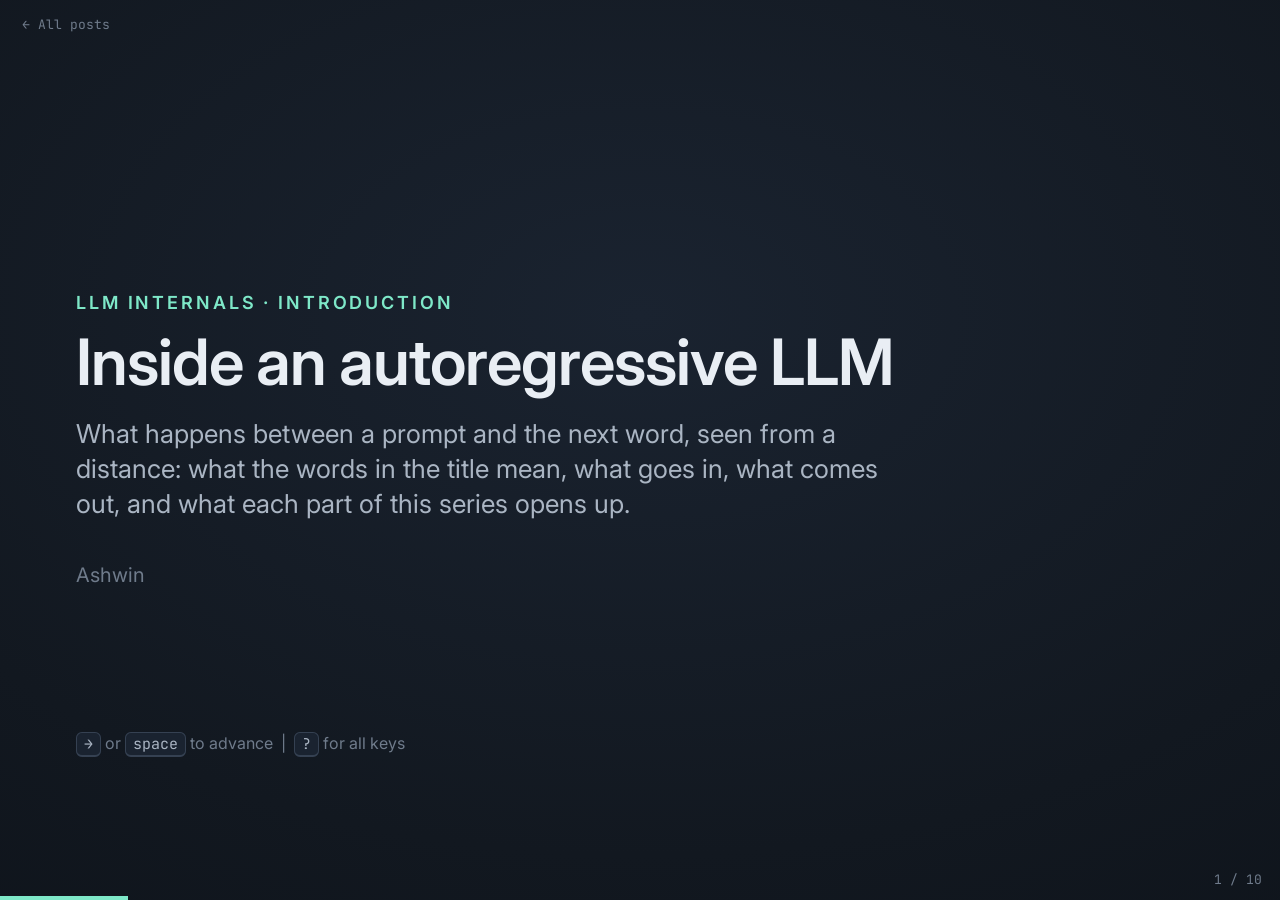
==== posts/llm-internals-intro/index.html @ c97494b8 "Split into introduction and parts" ====
<!DOCTYPE html>
<html lang="en">
<head>
<meta charset="utf-8">
<meta name="viewport" content="width=device-width, initial-scale=1">
<title>Inside an Autoregressive LLM, Introduction</title>
<meta name="description" content="What a large autoregressive language model is, how it writes one token at a time, what goes in and what comes out, and what the parts of this series open up.">
<link rel="preconnect" href="https://fonts.googleapis.com">
<link rel="preconnect" href="https://fonts.gstatic.com" crossorigin>
<link href="https://fonts.googleapis.com/css2?family=Inter:wght@400;500;600;700&family=JetBrains+Mono:wght@400;500&display=swap" rel="stylesheet">
<style>
:root{
  --bg:#121820; --bg2:#1a2330; --bg3:#222d3b;
  --ink:#e9eef4; --ink2:#aab5c3; --ink3:#6f7b8b;
  --grid:#2a3442; --grid2:#354152;
  --q:#7ee8c8; --k:#7cc4ff; --v:#f6d56a; --o:#c4b5fd; --bad:#ff8a7a;
  --h1:#f7a1cf; --h2:#ffb86c; --h3:#b5e07a;
  --sans:Inter,system-ui,-apple-system,"Segoe UI",Roboto,Helvetica,Arial,sans-serif;
  --serif:"Iowan Old Style","Palatino Linotype",Palatino,"Book Antiqua",Georgia,serif;
  --mono:"JetBrains Mono",ui-monospace,SFMono-Regular,Menlo,Consolas,monospace;
}
*{box-sizing:border-box}
html,body{margin:0;height:100%;overflow:hidden;background:var(--bg);color:var(--ink);font-family:var(--sans);-webkit-font-smoothing:antialiased}
body{background:radial-gradient(1400px 900px at 50% 35%,#1a2330 0%,#121820 60%,#0d1219 100%)}
#deck{position:absolute;left:50%;top:50%;width:1280px;height:720px;transform-origin:center center}
#deck>section{position:absolute;inset:0;padding:54px 76px 60px;opacity:0;pointer-events:none;transform:translateY(14px);transition:opacity .38s ease,transform .38s ease}
#deck>section.active{opacity:1;pointer-events:auto;transform:none}

/* ---------- typography ---------- */
.kicker{font-size:15px;font-weight:600;letter-spacing:.16em;text-transform:uppercase;color:var(--q);margin:0 0 10px}
h1{font-size:42px;font-weight:600;letter-spacing:-.015em;line-height:1.12;margin:0 0 22px;color:var(--ink)}
h1 .dim{color:var(--ink3);font-weight:500}
h2{font-size:26px;font-weight:600;margin:0 0 10px}
p,li{font-size:23px;line-height:1.45;color:var(--ink2);margin:0 0 14px}
p.big{font-size:28px;color:var(--ink)}
strong,b{color:var(--ink);font-weight:600}
em{color:var(--ink);font-style:italic}
ul{padding-left:26px;margin:0}
li{margin-bottom:10px}
.small{font-size:18px;color:var(--ink3)}
.muted{color:var(--ink3)}
.sub{font-size:20px;color:var(--ink3);margin:-10px 0 20px}
a{color:var(--k)}
.c-q{color:var(--q)} .c-k{color:var(--k)} .c-v{color:var(--v)} .c-o{color:var(--o)} .c-bad{color:var(--bad)}
.c-h1{color:var(--h1)} .c-h2{color:var(--h2)} .c-h3{color:var(--h3)}

/* math */
.m{font-family:var(--serif);font-style:italic;font-size:1.06em}
.m .r{font-style:normal}
sub,sup{font-size:.62em;line-height:0;font-style:normal;font-family:var(--sans)}
sub{vertical-align:-.28em} sup{vertical-align:.5em}
.eq{font-family:var(--serif);font-size:36px;text-align:center;color:var(--ink);margin:14px 0 22px;letter-spacing:.01em}
.eq i{font-style:italic}
.eq .op{color:var(--ink3);padding:0 .25em;font-style:normal}
.eq .frac{display:inline-flex;flex-direction:column;vertical-align:middle;text-align:center;margin:0 .2em}
.eq .frac>span{padding:0 .3em}
.eq .frac>span:first-child{border-bottom:2px solid var(--ink2)}
.eq .r{font-style:normal}
.mono{font-family:var(--mono);font-size:.92em;color:var(--ink)}
.shape{font-family:var(--mono);font-size:19px;color:var(--ink3);white-space:nowrap}
.kbd{font-family:var(--mono);font-size:15px;border:1px solid var(--grid2);border-bottom-width:2px;border-radius:6px;padding:1px 7px;color:var(--ink2);background:var(--bg2)}

/* ---------- layout helpers ---------- */
.cols{display:flex;gap:40px;align-items:flex-start}
.cols.center{align-items:center}
.col{flex:1;min-width:0}
.col.narrow{flex:.8}
.col.wide{flex:1.35}
.stack{display:flex;flex-direction:column;gap:14px}
.card{background:var(--bg2);border:1px solid var(--grid);border-radius:14px;padding:18px 22px}
.card h2{font-size:22px;margin-bottom:6px}
.card p{font-size:20px;margin:0}
.card.qkv{min-height:118px}
.callout{border-left:4px solid var(--q);padding:10px 18px;background:rgba(126,232,200,.06);border-radius:0 12px 12px 0;margin:14px 0}
.callout p{margin:0;font-size:21px}
.callout.warn{border-color:var(--bad);background:rgba(255,138,122,.07)}
.callout.k{border-color:var(--k);background:rgba(124,196,255,.06)}
.callout.v{border-color:var(--v);background:rgba(246,213,106,.06)}
.callout.o{border-color:var(--o);background:rgba(196,181,253,.06)}
.note{position:absolute;left:76px;right:76px;bottom:26px;font-size:16px;color:var(--ink3);margin:0}
.dg{display:block;margin:6px auto}
.dg svg{display:block;margin:0 auto;overflow:visible}
svg text{font-family:var(--sans)}
svg .mono{font-family:var(--mono)}
.center-x{text-align:center}

/* token chips */
.sent{display:flex;flex-wrap:wrap;gap:8px;margin:10px 0 26px}
.tok{font-size:24px;padding:6px 14px;border:1px solid var(--grid2);border-radius:10px;background:var(--bg2);color:var(--ink);font-weight:500}
.tok.hero{border-color:var(--q);color:var(--q);box-shadow:0 0 0 1px rgba(126,232,200,.3)}
.tok.cand{border-color:var(--ink2);color:var(--ink);font-weight:600}
.tok.dim{color:var(--ink3)}

/* fragments */
.frag{opacity:0;transform:translateY(8px);transition:opacity .4s ease,transform .4s ease}
.frag.on{opacity:1;transform:none}
svg .frag{transform:none;transition:opacity .4s ease}
.hl{opacity:0;transition:opacity .4s ease}
.hl.on{opacity:1}
.fade{transition:opacity .4s ease}
.fade.on{opacity:0}
.frag.swap{position:absolute;inset:0}
.h-swap{position:relative}
.h-swap h1{transition:opacity .4s ease}
.h-swap h1.b{position:absolute;left:0;top:0;opacity:0;color:var(--q)}
.h-swap.on h1.a{opacity:0}
.h-swap.on h1.b{opacity:1}
.pipe .g{opacity:0;transition:opacity .4s ease}
.pipe .g.on{opacity:1}

/* title & dividers */
section.title{display:flex;flex-direction:column;justify-content:center;padding-left:110px}
section.title .kicker{font-size:18px}
section.title h1{font-size:64px;max-width:900px;margin-bottom:18px}
section.title .sub{font-size:26px;color:var(--ink2);max-width:820px;margin:0 0 40px;line-height:1.35}
section.title .by{font-size:20px;color:var(--ink3)}
section.title .hint{position:absolute;bottom:40px;left:76px;font-size:16px;color:var(--ink3)}
section.divider{display:flex;flex-direction:column;justify-content:center;align-items:flex-start;padding-left:110px}
section.divider .num{font-family:var(--serif);font-style:italic;font-size:120px;color:var(--q);line-height:1;opacity:.9;margin-bottom:10px}
section.divider h1{font-size:54px;margin-bottom:10px}
section.divider p{font-size:26px;color:var(--ink3)}
.locator{position:absolute;left:76px;bottom:30px}
.locator svg{display:block}
.ref{font-variant-numeric:tabular-nums}

/* stepper (route slide) */
.route{display:flex;gap:14px;margin:30px 0 34px}
.route .step{flex:1;background:var(--bg2);border:1px solid var(--grid);border-radius:14px;padding:18px 18px 16px;min-height:150px}
.route .step .n{font-family:var(--serif);font-style:italic;font-size:38px;color:var(--q);line-height:1;margin-bottom:8px}
.route .step h2{font-size:21px;margin:0 0 6px}
.route .step p{font-size:17px;margin:0;color:var(--ink3)}
.soon{display:flex;gap:12px}
.soon span{font-size:17px;color:var(--ink3);border:1px dashed var(--grid2);border-radius:10px;padding:8px 14px}
.route .step.live{border-color:var(--q);background:rgba(126,232,200,.06)}
.route .step.soon-step{border-style:dashed}
.route .step.soon-step .n,.route .step.soon-step h2{color:var(--ink3)}
.cap{display:flex;justify-content:space-between;align-items:center;gap:24px;font-size:20px;color:var(--ink);margin:4px 0 0;min-height:34px}
.cap #watch-cap{flex:1}
.cap .r{font-family:var(--mono);font-size:15px;color:var(--q);margin-right:10px;letter-spacing:.08em;text-transform:uppercase}
.ctl{display:flex;gap:8px;flex:none}
.ctl button{font:inherit;font-size:15px;font-family:var(--mono);color:var(--ink2);background:var(--bg2);border:1px solid var(--grid2);border-bottom-width:2px;border-radius:8px;padding:5px 12px;cursor:pointer}
.ctl button:hover{color:var(--ink);border-color:var(--ink3)}
.go{display:inline-block;margin-top:6px;font-size:20px;font-weight:600;color:var(--q);text-decoration:none;border:1.5px solid var(--q);border-radius:12px;padding:10px 20px}
.go:hover{background:rgba(126,232,200,.1)}

/* tables */
table{border-collapse:collapse;font-size:21px;color:var(--ink2)}
th{font-weight:600;color:var(--ink3);text-align:left;padding:8px 22px 8px 0;border-bottom:1px solid var(--grid2);font-size:17px;letter-spacing:.04em;text-transform:uppercase}
td{padding:10px 22px 10px 0;border-bottom:1px solid var(--grid)}
td.num,th.num{text-align:right;font-family:var(--mono);font-size:20px}
table.sym td:first-child{white-space:nowrap;padding-right:30px}
table.sym{width:100%}
table.sym th{padding:6px 12px 6px 0}
table.sym td{padding:9px 12px 9px 0;white-space:nowrap}
table.sym td:nth-child(2){white-space:normal}
table.sym th.num{text-transform:none;letter-spacing:0;font-size:15px;white-space:nowrap}
table.sym td.num{padding-left:6px}
table.sym td.num{padding-left:18px}
td b{color:var(--ink)}

/* pipeline (follow-one-token) */
.pipe{font-family:var(--mono);font-size:18px;color:var(--ink2);border-collapse:separate;border-spacing:0 2px}
.pipe th{font-family:var(--sans);font-size:14px;letter-spacing:.06em;color:var(--ink3);text-transform:none;padding:4px 14px 8px 14px;border:none;text-align:center}
.pipe th small{display:block;font-size:12px;color:var(--ink3);font-weight:400;letter-spacing:0}
.pipe td{padding:3px 14px;text-align:center;border:none;background:var(--bg2)}
.pipe td:first-child{text-align:right;font-family:var(--sans);color:var(--ink);border-radius:8px 0 0 8px}
.pipe td:last-child{border-radius:0 8px 8px 0}
.pipe tr.masked.on td{color:var(--ink3)}
.pipe td.keep{color:var(--ink3);font-family:var(--sans);font-size:15px}
.pipe tr.masked td.inf{color:var(--bad)}
.pipe tr.hi td{background:var(--bg3)}
.pipe .neg{color:var(--bad)} .pipe .pos{color:var(--q)}
.pipe td{white-space:nowrap}
.pipe.big{font-size:18px;border-spacing:0 3px}
.pipe.big td{padding:4px 14px}
.pipe.big th{font-size:15px}

/* HUD */
#bar{position:fixed;left:0;bottom:0;height:4px;background:var(--q);width:0;transition:width .3s ease;z-index:5}
#counter{position:fixed;right:18px;bottom:12px;font-family:var(--mono);font-size:13px;color:var(--ink3);z-index:5}
#home{position:fixed;left:14px;top:12px;font-family:var(--mono);font-size:13px;color:var(--ink3);text-decoration:none;z-index:5;padding:4px 8px;border-radius:6px}
#home:hover,#home:focus-visible{color:var(--ink);background:var(--bg2)}
#help{position:fixed;inset:0;background:rgba(9,13,18,.86);display:none;align-items:center;justify-content:center;z-index:10}
#help.open{display:flex}
#help .box{background:var(--bg2);border:1px solid var(--grid2);border-radius:16px;padding:28px 36px;max-width:520px}
#help h2{margin-bottom:14px}
#help p{font-size:18px;margin:6px 0;color:var(--ink2)}

/* print: one slide per page, all fragments visible */
@media print{
  html,body{overflow:visible;background:#fff}
  body{background:#121820}
  #deck{position:static;transform:none!important;width:auto;height:auto}
  #deck>section{position:relative;opacity:1;transform:none;width:1280px;height:720px;page-break-after:always;break-after:page;background:var(--bg);transition:none}
  .frag,.hl,.fade,.pipe .g{opacity:1;transform:none;transition:none}
  .pipe tr.masked td{color:var(--ink3)}
  .fade.on{opacity:1}
  .frag.swap,.h-swap h1.b{display:none}
  #bar,#counter,#help,#home{display:none}
  @page{size:1280px 720px;margin:0}
}
</style>
</head>
<body>
<div id="deck">
<!-- 0 · series title -->
<section class="title">
  <p class="kicker">LLM internals &middot; Introduction</p>
  <h1>Inside an autoregressive LLM</h1>
  <p class="sub">What happens between a prompt and the next word, seen from a distance: what the words in the title mean, what goes in, what comes out, and what each part of this series opens up.</p>
  <p class="by">Ashwin</p>
  <p class="hint"><span class="kbd">→</span> or <span class="kbd">space</span> to advance &nbsp;|&nbsp; <span class="kbd">?</span> for all keys</p>
</section>

<!-- 1a · the three words in the title -->
<section>
  <p class="kicker">Before we start</p>
  <h1>The title, taken apart</h1>
  <p class="sub">“LLM” is short for <em>large language model</em>, so the title holds three ideas: a language model, which is large, and which is autoregressive. We take them in the order a reader needs them.</p>
  <div class="stack">
    <div class="card frag"><h2>Language model (the LM)</h2><p>A program that takes some text and answers one question: what comes next? Not with a single guess, but with a probability for every possible continuation. The units it works in are <strong>tokens</strong>: a word, or a piece of one (slide <span class="ref" data-ref="s-tokens"></span> shows how text is cut into them). The next slide shows a real answer from a real model.</p></div>
    <div class="card frag"><h2>Autoregressive</h2><p>How such a program writes: one token at a time. Ask it for the next token, take a likely one, stick it on the end of the text, ask again. Every new token is therefore predicted from all the text so far, the program's own earlier picks included. <em>Auto</em>: its own; <em>regressive</em>: predicting from what came before.</p></div>
    <div class="card frag"><h2>Large (the first L)</h2><p>A count of the adjustable numbers inside the program. What those numbers are, and where they come from, comes a few slides on, once we have seen the program run.</p></div>
  </div>
</section>

<!-- 1w · watch it write (animated) -->
<section id="s-watch">
  <p class="kicker">Before we start</p>
  <h1>Watch it write, one token at a time</h1>
  <p class="sub">GPT-2 small, a real model, writes on from our sentence: eight rounds of the loop, with its real probabilities.</p>
  <div class="dg" id="dg-watch"></div>
  <div class="cap"><span id="watch-cap"></span><span class="ctl"><button type="button" id="watch-play">Pause</button><button type="button" id="watch-step">Step</button><button type="button" id="watch-replay">Replay</button></span></div>
  <p class="note">Green tokens are the model's own picks; from round 2 on it reads them as part of its input: the <em>auto</em> in autoregressive. Here the most likely token is always taken; chat models usually pick at random among the likely ones, which is why the same question can get different answers.</p>
</section>

<!-- 1 · what an LLM does -->
<section>
  <p class="kicker">Before we start</p>
  <h1>A language model guesses the next token</h1>
  <div class="dg" id="dg-loop"></div>
  <div class="stack" style="gap:10px">
    <p style="font-size:20px;margin:0">Feed it text and it returns a probability for every possible next token. Above, GPT-2 small (2019), the example model for this whole series (small enough to run on a laptop, open enough to look inside), reads our nine-token sentence minus its last word and bets on <em>too</em>, <em>so</em>, <em>trying</em>. (<em>hungry</em> is 13th, at 0.9%.)</p>
    <p class="frag" style="font-size:20px;margin:0" data-target="#dg-loop .hl-loop">Pick one of those, append it, run again: the loop you just watched, “autoregressive” in action. A chat reply is this loop run a few hundred times.</p>
    <p class="frag" style="font-size:20px;margin:0">The picture draws the model as a box. The program inside the box is a <strong>transformer</strong>: a particular recipe, published in 2017, that nearly every language model now follows. This series opens that box; the next three slides are orientation first.</p>
  </div>
</section>

<!-- 1c · large: what is inside -->
<section id="s-large">
  <p class="kicker">Before we start</p>
  <h1>Large: what is inside the box</h1>
  <p>Nobody writes the rules of a language model by hand. Inside the box is one long formula with an enormous number of adjustable numbers in it, its <strong>parameters</strong>; “large” counts them.</p>
  <div class="cols frag" style="gap:14px;margin-bottom:14px">
    <div class="col card" style="padding:12px 18px"><h2 style="font-size:21px">124 million</h2><p style="font-size:17px">GPT-2 small (2019), the model in this series</p></div>
    <div class="col card" style="padding:12px 18px"><h2 style="font-size:21px">7 billion</h2><p style="font-size:17px">LLaMA-2 7B (2023), a typical “small” model today</p></div>
    <div class="col card" style="padding:12px 18px"><h2 style="font-size:21px">Hundreds of billions</h2><p style="font-size:17px">The largest models today</p></div>
  </div>
  <div class="stack">
    <div class="card frag"><h2>Training is where the numbers come from</h2><p>The program reads a huge amount of text and, at every position, guesses the next token. After each guess, every parameter is nudged a little in the direction that would have made the guess better. Over billions of tokens the guesses become good: that is <strong>training</strong>. A formula tuned this way is called a <strong>neural network</strong>.</p></div>
    <div class="card frag"><h2>Mostly multiplication</h2><p>Most parameters sit in rectangular grids of numbers, <strong>matrices</strong>, and most of the formula is: turn the text into numbers, multiply by a grid, repeat. So this series goes one matrix at a time: open each grid and ask what its multiplication is for.</p></div>
  </div>
</section>

<!-- 1b · the family -->
<section>
  <p class="kicker">Before we start</p>
  <h1>Where this kind of model sits in the family</h1>
  <p class="sub">“Looking” below: while the formula works on one token, which other tokens' numbers may it use?</p>
  <div class="dg" id="dg-family"></div>
  <div class="cols" style="margin-top:4px">
    <div class="col card frag"><h2>Encoder-only</h2><p>BERT (2018). An <em>encoder</em> is a network that reads: the whole text at once, every token looking at every other, before and after. Good at labelling and search; it does not write text.</p></div>
    <div class="col card frag"><h2>Encoder-decoder</h2><p>The original 2017 transformer. An encoder reads the input, then a <em>decoder</em>, a second network, writes the output. Built for translation.</p></div>
    <div class="col card frag" style="border-color:rgba(126,232,200,.5)"><h2 class="c-q">Decoder-only</h2><p>GPT, LLaMA, and the chat assistants built on them. One network reads and writes; each token looks only at itself and the tokens before it: the autoregressive kind. What “LLM” usually means today, and this series' subject.</p></div>
  </div>
  <p class="note frag">All three are built from the same pieces; the difference is who may look at whom. The piece that does the looking is called <strong>attention</strong>, and it is what Part 1 opens.</p>
</section>

<!-- 2 · tokens and embeddings -->
<section id="s-tokens">
  <p class="kicker">The big picture</p>
  <h1>From text to numbers: tokens and embeddings</h1>
  <div class="dg" id="dg-embed"></div>
  <div class="cols" style="margin-top:8px">
    <div class="col"><p>A <strong>tokenizer</strong> chops text into pieces from a fixed vocabulary (GPT-2's has 50,257 entries). Common words are one piece; rare ones are split: <span class="mono">un|bel|iev|ably</span>. Each piece is a <strong>token</strong> and gets an id: its position in the vocabulary.</p></div>
    <div class="col"><p class="frag" data-target="#dg-embed .hl-row">Each id picks a row of an <strong>embedding table</strong> <span class="m">E</span>: 768 numbers, the token's <strong>vector</strong>. The rows start random; training adjusts them until tokens used in similar ways get similar rows. Stack our nine rows and add a little position information to each (the formula will not look at row numbers, so the order has to be written into the numbers), and that is <span class="m">X</span>: the numbers the formula works on.</p></div>
  </div>
</section>

<!-- 3 · the whole transformer -->
<section id="s-arch">
  <p class="kicker">The big picture</p>
  <h1>The whole transformer, zoomed out</h1>
  <div class="dg" id="dg-arch"></div>
  <div class="cols" style="margin-top:6px">
    <div class="col"><p class="frag">Text goes in on the left, next-token probabilities come out on the right, and in between sits a stack of <span class="m">N</span> <strong>layers</strong>, all of the same design but each with its own parameters: GPT-2 small stacks 12, LLaMA-2 7B stacks 32. Each layer is two <strong>blocks</strong>: attention, then a block called the MLP (short for multilayer perceptron, an old name for a small, plain neural network).</p></div>
    <div class="col"><p class="frag" data-target="#dg-arch .hl-attn"><strong>Part 1 takes the attention block.</strong> Part 2 takes the MLP block, Part 3 follows a token up through the layers, and Part 4 covers the LM head, the last step, which turns the last token's vector, as it comes out of the last layer, into probabilities. The small “norm” boxes rescale the numbers to keep them well behaved; they get their turn in Part 3.</p></div>
  </div>
</section>

<!-- 4 · zoom in: one block -->
<section>
  <p class="kicker">The big picture</p>
  <h1>Zooming in: one layer, two blocks</h1>
  <div class="dg" id="dg-block"></div>
  <div class="cols" style="margin-top:6px">
    <div class="col"><p class="frag" data-target="#dg-block .hl-attn"><strong>Attention block:</strong> the tokens exchange information. It is the only place in the whole model where one token's vector can influence another's. (Part 1.)</p></div>
    <div class="col"><p class="frag"><strong>MLP block:</strong> each token is transformed on its own, without looking at the others. (Part 2.)</p></div>
  </div>
  <p class="frag" style="font-size:20px">Both blocks <em>add</em> their result onto <span class="m">X</span> (the plus signs) instead of replacing it, so what reaches the next layer is the same <span class="m">X</span>, corrected twice. Part 1 ends on the attention block's plus sign.</p>
  <div class="callout frag"><p>In one sentence: <strong>attention is the step where every token gathers information from itself and the tokens before it, weighted by how relevant each of them looks.</strong> Part 1 is that sentence, made precise.</p></div>
</section>

<!-- 5 · the series -->
<section>
  <p class="kicker">The route</p>
  <h1>Four parts, one block at a time</h1>
  <p class="sub">Each part is its own deck. They build on each other, and every one uses the same nine-token sentence and real numbers from GPT-2 small.</p>
  <div class="route">
    <div class="step live"><div class="n">1</div><h2>The attention block</h2><p>How a token finds out what the other tokens are saying, one matrix at a time.</p></div>
    <div class="step soon-step"><div class="n">2</div><h2>The MLP block</h2><p>What happens to each token on its own, between the attention blocks.</p></div>
    <div class="step soon-step"><div class="n">3</div><h2>Token flow through the layers</h2><p>How a token's vector changes on its way up through the <span class="m">N</span> layers, and the cache that keeps the next-token loop cheap.</p></div>
    <div class="step soon-step"><div class="n">4</div><h2>The language-modelling head</h2><p>From the last token's vector to a probability for every token in the vocabulary.</p></div>
  </div>
  <a class="go" href="../llm-internals-part1-attention/">Start Part 1: The attention block &rarr;</a>
  <p class="note">Parts 2 to 4 are coming; the home page lists them as they appear.</p>
</section>

</div><!-- /deck -->

<a id="home" href="../../" title="Back to all posts">&larr; All posts</a>
<div id="bar"></div>
<div id="counter"></div>
<div id="help"><div class="box">
  <h2>Keys</h2>
  <p><span class="kbd">→</span> <span class="kbd">space</span> <span class="kbd">↓</span> next step / slide</p>
  <p><span class="kbd">←</span> <span class="kbd">↑</span> previous</p>
  <p><span class="kbd">Home</span> / <span class="kbd">End</span> first / last slide</p>
  <p><span class="kbd">F</span> fullscreen &nbsp; <span class="kbd">P</span> print / save as PDF</p>
  <p><span class="kbd">?</span> or <span class="kbd">Esc</span> close this</p>
  <p class="small" style="margin-top:12px">Click or tap the right two-thirds of the screen to advance, the left third to go back. The URL tracks the slide, so you can link to any one.</p>
</div></div>

<script>
/* =========================================================================
   DATA: token ids, next-token probabilities and one embedding row, all from GPT-2 small (124M).
   ========================================================================= */
const INTRO = {"ids":[464,3797,26172,262,10211,780,340,373,14720],"tokens":["The","cat","chased","the","mouse","because","it","was","hungry"],"next":[["too",0.081],["so",0.054],["trying",0.045],["chasing",0.035],["a",0.027],["scared",0.024]],"cat_id":3797,"cat_emb":[0.009999999776482582,0.03700000047683716,0.164000004529953,-0.21899999678134918,0.028999999165534973,-0.09799999743700027],"vocab":50257,"dmodel":768,"npos":1024};

/* =========================================================================
   COLOUR
   ========================================================================= */
const C = {ink:'#e9eef4', ink2:'#aab5c3', ink3:'#6f7b8b', grid:'#2a3442', grid2:'#354152', bg:'#121820', bg2:'#1a2330',
           q:'#7ee8c8', k:'#7cc4ff', v:'#f6d56a', o:'#c4b5fd', bad:'#ff8a7a', h:['#f7a1cf','#ffb86c','#b5e07a']};
const hex = h => [1,3,5].map(i => parseInt(h.slice(i,i+2),16));
const rgb = (r,g,b) => `rgb(${r|0},${g|0},${b|0})`;
const mix = (a,b,t) => { const A=hex(a),B=hex(b); return rgb(A[0]+(B[0]-A[0])*t, A[1]+(B[1]-A[1])*t, A[2]+(B[2]-A[2])*t); };
function ramp(stops){ return t => { t = Math.max(0, Math.min(1, t));
  for (let i=1;i<stops.length;i++){ if (t <= stops[i][0]) { const [t0,c0]=stops[i-1], [t1,c1]=stops[i]; return mix(c0,c1,(t-t0)/(t1-t0)); } }
  return stops[stops.length-1][1]; }; }
// sequential: one hue (mint), dark surface -> light. Values are always printed too.
const SEQ = ramp([[0,'#1c2532'],[0.35,'#1f6b5d'],[0.7,'#4fd0a0'],[1,'#d8ffef']]);
const seqText = t => t > 0.55 ? '#0d1a15' : C.ink;
// diverging for signed scores: coral (−) · neutral · mint (+)
const DIV = v => v < 0 ? mix('#2a3442','#ff8a7a',Math.min(1,-v)) : mix('#2a3442','#7ee8c8',Math.min(1,v));
const divText = v => Math.abs(v) > 0.6 ? '#0f141a' : C.ink;
const esc = s => String(s).replace(/&/g,'&amp;').replace(/</g,'&lt;');
// tx('[ Q^1 | Q^2 ]'), tx('W_q^1'), tx('d_{model}'): sub/superscripts as tspans with the baseline restored after each one.
function tx(s){
  const segs = []; const re = /([\^_])(\{[^}]*\}|\S)/g; let last = 0, m;
  while ((m = re.exec(s))){ if (m.index > last) segs.push({t: s.slice(last, m.index), l: 0});
    segs.push({t: m[2][0] === '{' ? m[2].slice(1, -1) : m[2], l: m[1] === '^' ? 1 : -1}); last = re.lastIndex; }
  if (last < s.length) segs.push({t: s.slice(last), l: 0});
  const off = l => l === 1 ? -7 : l === -1 ? 4 : 0; let cur = 0, out = '';
  segs.forEach(g => { out += `<tspan dy="${off(g.l) - off(cur)}"${g.l ? ' font-size="0.68em"' : ''}>${esc(g.t)}</tspan>`; cur = g.l; });
  return out;
}
const DMODEL = 'd_{model}', DK_ = 'd_k';

/* =========================================================================
   SVG HELPERS
   ========================================================================= */
// A bracketed matrix. Returns {svg, w, h}. All coordinates local to (0,0).
function matrix(o){
  const cw = o.cw || 26, ch = o.ch || cw, r = o.r, c = o.c;
  const W = c*cw, H = r*ch;
  const labelW = o.rowLabels ? (o.labelW || 78) : 0;
  const padL = labelW + (o.rowDim && !o.rowLabels ? 34 : 0) + (o.rowDim && o.rowLabels ? 40 : 0);
  const nameH = o.name ? 34 : 0;
  const colLabH = o.colLabels ? (o.colLabH || 64) : 0;
  const padT = nameH + colLabH;
  const colBlockLabels = (o.blocks||[]).some(b => b.axis==='col' && b.label);
  const padB = o.colDim ? (colBlockLabels ? 52 : 30) : (colBlockLabels ? 30 : 0);
  const ox = padL + 14, oy = padT;
  const fs = o.fs || Math.min(14, cw*0.46);
  let s = '';
  // cells
  for (let i=0;i<r;i++) for (let j=0;j<c;j++){
    const x = ox + j*cw, y = oy + i*ch;
    const masked = o.mask && j > i;
    let fill = 'none', stroke = o.stroke === undefined ? C.grid : o.stroke;
    if (o.tint) fill = o.tint;
    if (o.vals && !masked){ fill = o.color(o.vals[i][j]); }
    if (masked) { fill = 'none'; stroke = 'none'; }
    if (o.blockFill){ const b = o.blockFill(i,j); if (b) fill = b; }
    const title = (o.vals && !masked && o.rowLabels && o.colLabels) ? `<title>${esc(o.rowLabels[i])} → ${esc(o.colLabels[j])}: ${o.vals[i][j]}</title>` : '';
    s += `<rect x="${x}" y="${y}" width="${cw}" height="${ch}" fill="${fill}" stroke="${stroke}" stroke-width="1">${title}</rect>`;
    if (o.dots && !masked) s += `<circle cx="${x+cw/2}" cy="${y+ch/2}" r="${Math.max(1.6, cw*0.075)}" fill="${o.dotFill || C.ink3}"/>`;
    if (o.vals && o.text && !masked){
      const v = o.vals[i][j]; const txt = o.fmt ? o.fmt(v) : v;
      if (txt !== '') s += `<text x="${x+cw/2}" y="${y+ch/2+fs*0.36}" font-size="${fs}" text-anchor="middle" fill="${o.textColor ? o.textColor(v) : C.ink}" class="mono">${txt}</text>`;
    }
  }
  // blocks (coloured column or row bands with labels)
  (o.blocks || []).forEach(b => {
    if (b.axis === 'col'){ const x = ox + b.from*cw, w = (b.to-b.from+1)*cw;
      s += `<rect x="${x}" y="${oy}" width="${w}" height="${H}" fill="${b.fill}" fill-opacity="${b.op ?? .2}" stroke="${b.fill}" stroke-opacity=".8" stroke-width="1.5" class="${b.cls||''}"/>`;
      if (b.label) s += `<text x="${x+w/2}" y="${oy+H+22}" font-size="15" text-anchor="middle" fill="${b.fill}" font-weight="600" class="${b.cls||''}">${b.label}</text>`;
    } else { const y = oy + b.from*ch, h = (b.to-b.from+1)*ch;
      s += `<rect x="${ox}" y="${y}" width="${W}" height="${h}" fill="${b.fill}" fill-opacity="${b.op ?? .2}" stroke="${b.fill}" stroke-opacity=".8" stroke-width="1.5" class="${b.cls||''}"/>`;
      if (b.label) s += `<text x="${ox+W+16}" y="${y+h/2+5}" font-size="15" fill="${b.fill}" font-weight="600" class="${b.cls||''}">${b.label}</text>`;
    }
  });
  // brackets
  const bs = `fill="none" stroke="${C.ink2}" stroke-width="2.5" stroke-linecap="round" stroke-linejoin="round"`;
  s += `<path d="M${ox-5},${oy-5} h-8 v${H+10} h8" ${bs}/><path d="M${ox+W+5},${oy-5} h8 v${H+10} h-8" ${bs}/>`;
  // labels
  if (o.name) s += `<text x="${ox+W/2}" y="${nameH-10}" font-size="20" text-anchor="middle" fill="${o.nameFill||C.ink}" font-weight="600">${o.name}</text>`;
  if (o.rowDim) s += `<text transform="translate(${ox-20-labelW},${oy+H/2}) rotate(-90)" font-size="18" text-anchor="middle" fill="${C.ink2}" font-style="italic" font-family="var(--serif)">${o.rowDim}</text>`;
  if (o.colDim) s += `<text x="${ox+W/2}" y="${oy+H+(colBlockLabels?46:24)}" font-size="18" text-anchor="middle" fill="${C.ink2}" font-style="italic" font-family="var(--serif)">${o.colDim}</text>`;
  if (o.rowLabels) o.rowLabels.forEach((t,i) => { s += `<text x="${ox-20}" y="${oy+i*ch+ch/2+5}" font-size="${o.labelFs||15}" text-anchor="end" fill="${o.labelFill ? o.labelFill(i) : C.ink2}">${esc(t)}</text>`; });
  if (o.colLabels) o.colLabels.forEach((t,j) => { const x = ox+j*cw+cw/2, y = oy-8; s += `<text transform="translate(${x},${y}) rotate(-55)" font-size="${o.labelFs||15}" text-anchor="start" fill="${o.labelFill ? o.labelFill(j) : C.ink2}">${esc(t)}</text>`; });
  // highlights (JS-controlled via .hl.on, or always-on if o.hlOn)
  (o.hl || []).forEach(h => {
    const col = h.color || C.q; let x,y,w,hh;
    if (h.type==='row'){ x=ox; y=oy+h.i*ch; w=W; hh=ch; }
    else if (h.type==='col'){ x=ox+h.j*cw; y=oy; w=cw; hh=H; }
    else if (h.type==='cell'){ x=ox+h.j*cw; y=oy+h.i*ch; w=cw; hh=ch; }
    else if (h.type==='all'){ x=ox; y=oy; w=W; hh=H; }
    else if (h.type==='tri'){ // upper triangle outline
      let d = `M${ox+cw},${oy}`; for (let i=1;i<r;i++){ d += ` L${ox+i*cw},${oy+i*ch} L${ox+(i+1)*cw},${oy+i*ch}`; }
      d += ` L${ox+W},${oy+(r-1)*ch} L${ox+W},${oy} Z`;
      s += `<path d="${d}" fill="${col}" fill-opacity=".18" stroke="${col}" stroke-width="3" class="hl ${h.cls||''}"/>`; return;
    }
    s += `<rect x="${x-1}" y="${y-1}" width="${w+2}" height="${hh+2}" fill="${col}" fill-opacity=".16" stroke="${col}" stroke-width="3" rx="3" class="hl ${h.cls||''}"/>`;
    if (h.label && h.type === 'col') s += `<text x="${x+w/2}" y="${y-10}" font-size="15" text-anchor="middle" fill="${col}" class="hl ${h.cls||''}" font-weight="600">${h.label}</text>`;
    else if (h.label) s += `<text x="${x+w+26}" y="${y+hh/2+5}" font-size="15" fill="${col}" class="hl ${h.cls||''}" font-weight="600">${h.label}</text>`;
  });
  return {svg:s, w: ox + W + 14 + (o.extraRight||0), h: oy + H + padB + 6};
}
// lay items out on one horizontal line, vertically centred; returns an <svg>.
function line(items, opts={}){
  const gap = opts.gap ?? 22; let w = 0, h = 0;
  items.forEach(it => { if (it.op) { it.w = it.w || 44; it.h = 40; } else if (it.gap !== undefined) { it.w = it.gap; it.h = 0; } w += it.w + gap; h = Math.max(h, it.h); });
  w -= gap; let x = 0, s = '';
  items.forEach(it => {
    const y = (h - it.h)/2;
    if (it.op) s += `<text x="${x+it.w/2}" y="${y+28}" font-size="${it.size||30}" text-anchor="middle" fill="${it.fill||C.ink2}" font-family="var(--serif)">${it.op}</text>`;
    else if (it.svg) s += `<g transform="translate(${x},${y})">${it.svg}</g>`;
    x += it.w + gap;
  });
  const maxW = opts.maxW || 1128, maxH = opts.maxH || 460;
  const sc = Math.min(1, maxW / w, maxH / h);
  return `<svg viewBox="-4 -4 ${w+8} ${h+8}" width="${(w+8)*sc}" height="${(h+8)*sc}" xmlns="http://www.w3.org/2000/svg">${s}</svg>`;
}
const put = (id, svg) => { document.getElementById(id).innerHTML = svg; };
const f2 = v => (Math.round(v*100)/100).toFixed(2);
const f3 = v => v.toFixed(3).replace(/^0\./,'.').replace(/^-0\./,'-.');

/* =========================================================================
   DIAGRAMS. Each slide's picture is built here and dropped into a placeholder div by id.
   ========================================================================= */

// 1w · watch it write: the next-token loop, animated. GEN is a greedy run of GPT-2 small (top 5 per round).
const GEN = {"prompt": ["The", "cat", "chased", "the", "mouse", "because", "it", "was"], "rounds": [{"cands": [["too", 0.0806], ["so", 0.0543], ["trying", 0.0454], ["chasing", 0.0352], ["a", 0.0275]], "pick": "too"}, {"cands": [["big", 0.1395], ["close", 0.0869], ["far", 0.0507], ["scared", 0.0467], ["fast", 0.0444]], "pick": "big"}, {"cands": [["and", 0.1985], ["for", 0.1873], [".", 0.1838], ["to", 0.1592], [",", 0.1521]], "pick": "and"}, {"cands": [["the", 0.0723], ["too", 0.066], ["it", 0.0487], ["had", 0.0476], ["he", 0.0357]], "pick": "the"}, {"cands": [["mouse", 0.5206], ["cat", 0.092], ["mice", 0.0391], ["dog", 0.0125], ["other", 0.0083]], "pick": "mouse"}, {"cands": [["was", 0.3268], ["had", 0.0903], ["didn", 0.0437], ["would", 0.0312], ["'s", 0.0306]], "pick": "was"}, {"cands": [["too", 0.6708], ["bigger", 0.0151], ["so", 0.015], ["not", 0.0089], ["a", 0.0081]], "pick": "too"}, {"cands": [["small", 0.448], ["big", 0.1514], ["large", 0.0362], ["short", 0.0265], ["slow", 0.0235]], "pick": "small"}]};
{
  const W = 1128, H = 352, chipY = 30, chipH = 40;
  const chipW = t => Math.max(38, t.length * 10.2 + 22);
  const box = {x: 30, y: 168, w: 190, h: 72};
  const bars = {x: 340, y: 148, rowH: 30, labelX: 420, barX: 432, scale: 480 / 0.7};
  const el = document.getElementById('dg-watch'), cap = document.getElementById('watch-cap');
  const ease = t => t < .5 ? 2*t*t : 1 - Math.pow(-2*t + 2, 2) / 2;
  let text = [], round = 0, phase = 0, timer = null, running = true, done = false, tween = null;
  const chipsWidth = toks => toks.reduce((a, t) => a + chipW(t) + 6, 0);
  function frame(o){   // o: {text, cands, pick, phase, barF (0..1), fly (0..1)}
    const cands = o.cands || [], n = o.text.length;
    let s = `<defs><marker id="arW" viewBox="0 0 10 10" refX="9" refY="5" markerWidth="7" markerHeight="7" orient="auto"><path d="M0,0 L10,5 L0,10 z" fill="${C.ink2}"/></marker><marker id="arWq" viewBox="0 0 10 10" refX="9" refY="5" markerWidth="7" markerHeight="7" orient="auto"><path d="M0,0 L10,5 L0,10 z" fill="${C.q}"/></marker><marker id="arWv" viewBox="0 0 10 10" refX="9" refY="5" markerWidth="7" markerHeight="7" orient="auto"><path d="M0,0 L10,5 L0,10 z" fill="${C.v}"/></marker></defs>`;
    // text so far
    let x = 0; const reading = o.phase === 1;
    s += `<text x="0" y="${chipY-12}" font-size="13" fill="${C.ink3}">${n === GEN.prompt.length && !o.done ? 'our sentence minus its last word, “hungry”' : 'text so far'} (${n} tokens)</text>`;
    o.text.forEach(tk => { const w = chipW(tk.t); const own = tk.own;
      s += `<rect x="${x}" y="${chipY}" width="${w}" height="${chipH}" rx="8" fill="${own ? 'rgba(126,232,200,.12)' : C.bg2}" stroke="${own ? C.q : (reading ? C.ink2 : C.grid2)}" stroke-width="${reading ? 1.6 : 1}"/><text x="${x+w/2}" y="${chipY+26}" font-size="17" text-anchor="middle" fill="${own ? C.q : C.ink}" font-weight="${own ? 600 : 500}">${esc(tk.t)}</text>`; x += w + 6; });
    const slotX = x;
    if (!o.done) s += `<rect x="${slotX}" y="${chipY}" width="38" height="${chipH}" rx="8" fill="none" stroke="${C.v}" stroke-dasharray="4 3"/><text x="${slotX+19}" y="${chipY+26}" font-size="17" text-anchor="middle" fill="${C.v}" font-weight="600">?</text>`;
    // reading bracket + arrow into the box
    const bx1 = 0, bx2 = slotX - 6, by = chipY + chipH + 10;
    const col = reading ? C.q : C.grid2;
    s += `<path d="M${bx1},${by} v6 H${bx2} v-6" fill="none" stroke="${col}" stroke-width="1.5"/>`;
    s += `<path d="M${(bx1+bx2)/2},${by+6} V${by+30} H${box.x+box.w/2} V${box.y-6}" fill="none" stroke="${col}" stroke-width="2" marker-end="url(#${reading?'arWq':'arW'})"/>`;
    if (reading) s += `<text x="${(bx1+bx2)/2+8}" y="${by+26}" font-size="13" fill="${C.q}" font-weight="600">reads all of it</text>`;
    // the model box
    const active = o.phase === 1 || o.phase === 2;
    s += `<rect x="${box.x}" y="${box.y}" width="${box.w}" height="${box.h}" rx="12" fill="${C.bg2}" stroke="${active ? C.q : C.grid2}" stroke-width="${active ? 2 : 1.5}"/><text x="${box.x+box.w/2}" y="${box.y+32}" font-size="20" text-anchor="middle" fill="${C.ink}" font-weight="600">the model</text><text x="${box.x+box.w/2}" y="${box.y+56}" font-size="14" text-anchor="middle" fill="${C.ink3}">GPT-2 small</text>`;
    s += `<path d="M${box.x+box.w+4},${box.y+box.h/2} H${bars.x-30}" stroke="${o.phase >= 2 ? C.ink2 : C.grid2}" stroke-width="2" marker-end="url(#arW)"/>`;
    // candidate bars
    s += `<text x="${bars.x}" y="${bars.y-14}" font-size="13" fill="${C.ink3}">probability for the next token (top 5 of the 50,257 tokens it knows)</text>`;
    cands.forEach(([tk, p], i) => { const y = bars.y + i*bars.rowH; const w = Math.max(2, p * bars.scale * (o.barF ?? 1)); const picked = o.phase >= 3 && i === 0;
      if (picked) s += `<rect x="${bars.x-8}" y="${y-1}" width="${bars.labelX - bars.x + 8 + w + 84}" height="${bars.rowH-2}" rx="6" fill="${C.q}" fill-opacity=".12" stroke="${C.q}" stroke-width="1.5"/>`;
      s += `<text x="${bars.labelX}" y="${y+18}" font-size="17" text-anchor="end" fill="${picked ? C.q : C.ink}" font-weight="${picked ? 700 : 500}">${esc(tk)}</text><rect x="${bars.barX}" y="${y+4}" width="${w}" height="19" rx="3" fill="${C.q}" fill-opacity="${i === 0 ? .95 : .5}"/>`;
      if ((o.barF ?? 1) > .98) s += `<text x="${bars.barX + w + 8}" y="${y+18}" font-size="14" fill="${C.ink2}" class="mono">${(p*100).toFixed(1)}%</text>`; });
    if (o.phase >= 3 && cands.length) s += `<text x="${bars.x}" y="${bars.y + 5*bars.rowH + 14}" font-size="14" fill="${C.ink3}">picked: the most likely one</text>`;
    // flying chip
    if (o.fly !== undefined && cands.length) { const tk = cands[0][0]; const w = chipW(tk); const f = ease(o.fly);
      const x0 = bars.labelX - w, y0 = bars.y - 4, x1 = slotX, y1 = chipY; const fx = x0 + (x1-x0)*f, fy = y0 + (y1-y0)*f - Math.sin(f*Math.PI)*60;
      s += `<rect x="${fx}" y="${fy}" width="${w}" height="${chipH}" rx="8" fill="rgba(126,232,200,.16)" stroke="${C.q}" stroke-width="1.6"/><text x="${fx+w/2}" y="${fy+26}" font-size="17" text-anchor="middle" fill="${C.q}" font-weight="600">${esc(tk)}</text>`; }
    // loop arrow: run again
    const loop = o.phase === 5; const ly = bars.y + 5*bars.rowH + 34, rx = W - 10;
    if (!o.done) s += `<g opacity="${loop ? 1 : .35}"><path d="M${bars.x+40},${ly-14} V${ly} H${rx} V${chipY+chipH/2} H${slotX+44}" fill="none" stroke="${loop ? C.v : C.grid2}" stroke-width="2" stroke-dasharray="6 5" marker-end="url(#${loop?'arWv':'arW'})"/><text x="${bars.x+52}" y="${ly+18}" font-size="14" fill="${loop ? C.v : C.ink3}" font-weight="600">run again with the longer text</text></g>`;
    el.innerHTML = `<svg viewBox="-4 0 ${W+8} ${H}" width="${W}" height="${H}" xmlns="http://www.w3.org/2000/svg">${s}</svg>`;
  }
  const say = (r, msg) => { cap.innerHTML = (r ? `<span class="r">Round ${r} of ${GEN.rounds.length}</span>` : '') + msg; };
  function state(extra){ const rd = GEN.rounds[round]; return Object.assign({text, cands: rd ? rd.cands : GEN.rounds[GEN.rounds.length-1].cands, phase}, extra); }
  function animate(ms, fn, then){ const t0 = performance.now(); tween = { cancel: false }; const me = tween;
    (function step(now){ if (me.cancel) return; const f = Math.min(1, (now - t0) / ms); fn(f); if (f < 1) requestAnimationFrame(step); else { tween = null; then && then(); } })(t0); }
  function speed(){ return round < 2 ? 1 : 0.6; }
  function go(){   // advance one phase
    if (done) return;
    const rd = GEN.rounds[round], n = text.length, r = round + 1, own = text.filter(t => t.own).length;
    phase++;
    if (phase === 1) { frame(state({cands: [], phase: 1})); say(r, `reads all ${n} tokens so far${own ? ', its own ' + (own === 1 ? 'pick' : 'picks') + ' included' : ''}`); wait(900); }
    else if (phase === 2) { say(r, `gives every possible next token a probability; the top five:`); animate(600 * speed(), f => frame(state({barF: f, phase: 2})), () => wait(700)); }
    else if (phase === 3) { frame(state()); say(r, `picks one (here, always the most likely)`); wait(800); }
    else if (phase === 4) { say(r, `appends it: the text is now ${n+1} tokens`); animate(650 * speed(), f => frame(state({fly: f, phase: 4})), () => { text = text.concat([{t: rd.pick, own: true}]); frame(state()); wait(500); }); }
    else if (phase === 5) { if (round === GEN.rounds.length - 1) { finish(); return; } frame(state()); say(r, `and runs again`); wait(700); }
    else { round++; phase = 0; go(); }
  }
  function finish(){ done = true; phase = 6; frame(state({done: true, cands: [], phase: 6}));
    say(0, `Eight rounds later: <em>${GEN.prompt.join(' ')} <span class="c-q">${GEN.rounds.map(r => r.pick).join(' ')}</span></em>. Every green token was the model's own pick, and each later round read those picks as input.`);
    document.getElementById('watch-play').textContent = 'Play'; }
  function wait(ms){ clearTimeout(timer); if (running) timer = setTimeout(go, ms * speed()); }
  function reset(){ clearTimeout(timer); if (tween) tween.cancel = true; tween = null; text = GEN.prompt.map(t => ({t, own: false})); round = 0; phase = 0; done = false;
    frame(state({cands: [], phase: 0})); say(1, `the prompt: our sentence, <em>The cat chased the mouse because it was hungry</em>, minus its last word`); document.getElementById('watch-play').textContent = running ? 'Pause' : 'Play'; }
  function start(){ reset(); running = true; document.getElementById('watch-play').textContent = 'Pause'; timer = setTimeout(go, 900); }
  function stop(){ clearTimeout(timer); if (tween) tween.cancel = true; tween = null; }
  document.getElementById('watch-play').addEventListener('click', () => { if (done) { start(); return; } running = !running; document.getElementById('watch-play').textContent = running ? 'Pause' : 'Play'; if (running) go(); else stop(); });
  document.getElementById('watch-replay').addEventListener('click', start);
  document.getElementById('watch-step').addEventListener('click', () => { if (done) { start(); return; } running = false; stop(); document.getElementById('watch-play').textContent = 'Play'; go(); });
  // run only while the slide is on screen
  const sec = document.getElementById('s-watch');
  new MutationObserver(() => { if (sec.classList.contains('active')) start(); else stop(); }).observe(sec, {attributes: true, attributeFilter: ['class']});
  running = false; reset(); running = true;   // static first frame for print and for deep links to other slides
}

/* ---------------- intro slides ---------------- */
// 1b · the family of language models: who can look at whom
{
  const sq = (x, y, fill, stroke, txt) => `<rect x="${x}" y="${y}" width="26" height="26" rx="5" fill="${fill}" stroke="${stroke}" stroke-width="1.2"/>` + (txt ? `<text x="${x+13}" y="${y+18}" font-size="13" text-anchor="middle" fill="${C.ink}">${txt}</text>` : '');
  const arc = (x1, x2, y, col, both) => { const mid = (x1+x2)/2, h = Math.min(34, Math.abs(x2-x1)*0.45);
    return `<path d="M${x1},${y} Q${mid},${y-h} ${x2},${y}" fill="none" stroke="${col}" stroke-width="1.6" marker-end="url(#arF)"${both?' marker-start="url(#arF2)"':''}/>`; };
  let s = `<defs><marker id="arF" viewBox="0 0 10 10" refX="8" refY="5" markerWidth="6" markerHeight="6" orient="auto"><path d="M0,0 L10,5 L0,10 z" fill="${C.ink2}"/></marker><marker id="arF2" viewBox="0 0 10 10" refX="2" refY="5" markerWidth="6" markerHeight="6" orient="auto-start-reverse"><path d="M0,0 L10,5 L0,10 z" fill="${C.ink2}"/></marker><marker id="arFq" viewBox="0 0 10 10" refX="8" refY="5" markerWidth="6" markerHeight="6" orient="auto"><path d="M0,0 L10,5 L0,10 z" fill="${C.q}"/></marker></defs>`;
  const colW = 362, Y = 96;
  // encoder-only: middle token looks both ways
  { const x0 = 40; for (let i=0;i<5;i++) s += sq(x0+i*44, Y, i===2?C.bg3:C.bg2, i===2?C.ink2:C.grid2);
    [0,1,3,4].forEach(i => { s += arc(x0+2*44+13, x0+i*44+13, Y-2, C.ink2, false); });
    s += `<text x="${x0+2*44+13}" y="${Y+52}" font-size="13" text-anchor="middle" fill="${C.ink3}">every token sees every token</text>`; }
  // encoder-decoder
  { const x0 = colW + 40;
    for (let i=0;i<3;i++) s += sq(x0+i*32, Y, C.bg2, C.grid2);
    s += `<rect x="${x0-6}" y="${Y-12}" width="${3*32+6}" height="50" rx="8" fill="none" stroke="${C.ink3}" stroke-dasharray="4 3"/><text x="${x0+45}" y="${Y-18}" font-size="12" text-anchor="middle" fill="${C.ink3}">encoder reads</text>`;
    s += `<path d="M${x0+3*32+6},${Y+13} H${x0+3*32+40}" stroke="${C.ink2}" stroke-width="1.6" marker-end="url(#arF)"/>`;
    const x1 = x0 + 3*32 + 50; for (let i=0;i<3;i++) s += sq(x1+i*32, Y, C.bg2, C.grid2, i===2?'?':'');
    s += `<rect x="${x1-6}" y="${Y-12}" width="${3*32+6}" height="50" rx="8" fill="none" stroke="${C.ink3}" stroke-dasharray="4 3"/><text x="${x1+45}" y="${Y-18}" font-size="12" text-anchor="middle" fill="${C.ink3}">decoder writes</text>`;
    s += `<text x="${x0+100}" y="${Y+52}" font-size="13" text-anchor="middle" fill="${C.ink3}">reads the input, then writes the output</text>`; }
  // decoder-only: each token looks back only
  { const x0 = 2*colW + 40; for (let i=0;i<5;i++) s += sq(x0+i*44, Y, i===3?C.bg3:C.bg2, i===3?C.q:(i===4?C.v:C.grid2), i===4?'?':'');
    [0,1,2].forEach(i => { s += arc(x0+3*44+13, x0+i*44+13, Y-2, C.q, false).replace('url(#arF)','url(#arFq)'); });
    { const cx = x0+3*44+13; s += `<path d="M${cx+6},${Y-2} C${cx+22},${Y-30} ${cx-14},${Y-30} ${cx-4},${Y-4}" fill="none" stroke="${C.q}" stroke-width="1.6" marker-end="url(#arFq)"/>`; }
    s += `<text x="${x0+2*44+13}" y="${Y+52}" font-size="13" text-anchor="middle" fill="${C.ink3}">each token sees itself and what came before</text>`; }
  put('dg-family', `<svg viewBox="0 40 ${3*colW} 120" width="1000" height="${Math.round(1000*120/(3*colW))}" xmlns="http://www.w3.org/2000/svg">${s}</svg>`);
}

// 1 · the next-token loop
{
  const chips = INTRO.tokens.slice(0, 8); let s = ''; let x = 0;
  const chipW = t => Math.max(34, t.length * 9.2 + 18);
  chips.forEach((t) => { const w = chipW(t); s += `<rect x="${x}" y="68" width="${w}" height="34" rx="8" fill="${C.bg2}" stroke="${C.grid2}"/><text x="${x+w/2}" y="90" font-size="15" text-anchor="middle" fill="${C.ink}" font-weight="500">${esc(t)}</text>`; x += w + 6; });
  const qx = x; s += `<g class="hl hl-loop"><rect x="${qx}" y="68" width="34" height="34" rx="8" fill="none" stroke="${C.v}" stroke-dasharray="4 3"/><text x="${qx+17}" y="90" font-size="15" text-anchor="middle" fill="${C.v}" font-weight="600">?</text></g>`; x += 40;
  const inW = x - 6;
  s += `<text x="${inW/2}" y="52" font-size="13" text-anchor="middle" fill="${C.ink3}">input so far (8 tokens)</text>`;
  const bx = inW + 34;
  s += `<path d="M${inW+4},85 H${bx-4}" stroke="${C.ink2}" stroke-width="2" marker-end="url(#arL)"/>`;
  s += `<defs><marker id="arL" viewBox="0 0 10 10" refX="9" refY="5" markerWidth="7" markerHeight="7" orient="auto"><path d="M0,0 L10,5 L0,10 z" fill="${C.ink2}"/></marker></defs>`;
  s += `<rect x="${bx}" y="46" width="170" height="78" rx="12" fill="${C.bg2}" stroke="${C.q}" stroke-width="1.5"/><text x="${bx+85}" y="80" font-size="18" text-anchor="middle" fill="${C.ink}" font-weight="600">transformer</text><text x="${bx+85}" y="104" font-size="13" text-anchor="middle" fill="${C.ink3}">this series</text>`;
  const px = bx + 170 + 34;
  s += `<path d="M${bx+174},85 H${px-4}" stroke="${C.ink2}" stroke-width="2" marker-end="url(#arL)"/>`;
  s += `<text x="${px}" y="30" font-size="13" fill="${C.ink3}">next-token probability (top 6 of 50,257 possible)</text>`;
  const bw = 150; INTRO.next.forEach(([t,p],i) => { const y = 42 + i*22;
    s += `<text x="${px+58}" y="${y+13}" font-size="14" text-anchor="end" fill="${C.ink}">${esc(t)}</text><rect x="${px+66}" y="${y+2}" width="${Math.max(3, p/0.09*bw)}" height="14" rx="3" fill="${C.q}" fill-opacity="${i===0?1:.55}"/><text x="${px+72+p/0.09*bw}" y="${y+13}" font-size="13" fill="${C.ink2}" class="mono">${(p*100).toFixed(1)}%</text>`; });
  // the loop arrow (fragment)
  s += `<g class="hl hl-loop"><path d="M${px+40},182 V196 H${qx+17} V112" stroke="${C.v}" stroke-width="2" fill="none" stroke-dasharray="6 5" marker-end="url(#arV)"/><text x="${(px+40+qx+17)/2}" y="213" font-size="14" text-anchor="middle" fill="${C.v}" font-weight="600">pick one, append it, run again</text></g>`;
  s += `<defs><marker id="arV" viewBox="0 0 10 10" refX="9" refY="5" markerWidth="7" markerHeight="7" orient="auto"><path d="M0,0 L10,5 L0,10 z" fill="${C.v}"/></marker></defs>`;
  put('dg-loop', `<svg viewBox="-4 20 ${px+bw+110} 200" width="980" height="${Math.round(980*200/(px+bw+110))}" xmlns="http://www.w3.org/2000/svg">${s}</svg>`);
}

// 2 · tokens → ids → embedding rows
{
  let s = ''; let x = 0;
  const chipW = t => Math.max(34, t.length * 9.2 + 18);
  INTRO.tokens.forEach((t,i) => { const w = chipW(t); const hero = t === 'cat';
    s += `<rect x="${x}" y="40" width="${w}" height="32" rx="8" fill="${C.bg2}" stroke="${hero?C.ink2:C.grid2}"/><text x="${x+w/2}" y="61" font-size="15" text-anchor="middle" fill="${C.ink}" font-weight="${hero?700:500}">${esc(t)}</text>`;
    s += `<text x="${x+w/2}" y="94" font-size="13" text-anchor="middle" fill="${hero?C.ink:C.ink3}" class="mono">${INTRO.ids[i]}</text>`; x += w + 6; });
  s += `<text x="0" y="24" font-size="13" fill="${C.ink3}">tokenizer → token ids</text>`;
  // embedding table
  const ex = 40, ey = 128, ew = 300, eh = 128; const rows = 12;
  s += `<g class="hl hl-row"><text x="${ex+ew/2}" y="${ey-8}" font-size="15" text-anchor="middle" fill="${C.ink}" font-weight="600">E   [50,257 × 768]</text>`;
  s += `<path d="M${ex-6},${ey-4} h-8 v${eh+8} h8 M${ex+ew+6},${ey-4} h8 v${eh+8} h-8" fill="none" stroke="${C.ink2}" stroke-width="2.5"/>`;
  for (let r=0;r<rows;r++){ const yy = ey + r*(eh/rows); for (let c=0;c<20;c++) s += `<circle cx="${ex+8+c*15}" cy="${yy+5}" r="1.5" fill="${C.ink3}"/>`; }
  s += `<text x="${ex+ew/2}" y="${ey+eh+22}" font-size="13" text-anchor="middle" fill="${C.ink3}">one row per token in the vocabulary</text></g>`;
  const ry = ey + 5*(eh/rows) - 2;
  s += `<rect x="${ex-2}" y="${ry-2}" width="${ew+4}" height="14" rx="2" fill="${C.q}" fill-opacity=".18" stroke="${C.q}" stroke-width="2" class="hl hl-row"/>`;
  s += `<text x="${ex-14}" y="${ry+9}" font-size="12" text-anchor="end" fill="${C.q}" class="hl hl-row mono">3797</text>`;
  // arrow from cat id to row
  s += `<path d="M${chipW('The')+6+chipW('cat')/2},100 V116 H${ex-30} V${ry+5} H${ex-16}" fill="none" stroke="${C.q}" stroke-width="1.5" stroke-dasharray="4 4" class="hl hl-row"/>`;
  // extracted vector
  const vx = ex + ew + 60, vy = ey + 10;
  s += `<g class="hl hl-row"><path d="M${ex+ew+10},${ry+5} H${vx-8}" stroke="${C.q}" stroke-width="1.5" marker-end="url(#arQ)"/>`;
  s += `<defs><marker id="arQ" viewBox="0 0 10 10" refX="9" refY="5" markerWidth="7" markerHeight="7" orient="auto"><path d="M0,0 L10,5 L0,10 z" fill="${C.q}"/></marker></defs>`;
  s += `<text x="${vx}" y="${vy}" font-size="14" fill="${C.ink}" font-weight="600">row 3797 = the vector for <tspan font-weight="700">cat</tspan></text>`;
  const vals = INTRO.cat_emb.map(v => (v<0?'−':'')+Math.abs(v).toFixed(3));
  s += `<text x="${vx}" y="${vy+26}" font-size="14" fill="${C.ink2}" class="mono">[ ${vals.join(', ')}, … ]</text><text x="${vx}" y="${vy+46}" font-size="12" fill="${C.ink3}">768 numbers, learned (a width we will call d_model)</text>`;
  // similarity list
  const sims = [['dog',0.55],['kitten',0.50],['mouse',0.35],['chased',0.31],['because',0.23],['the',0.21]];
  const sx = vx + 420;
  s += `<text x="${sx}" y="${vy}" font-size="13" fill="${C.ink3}">closeness to other rows (1 = same direction)</text>`;
  sims.forEach(([t,v],i) => { const yy = vy + 8 + i*17; s += `<text x="${sx+58}" y="${yy+11}" font-size="13" text-anchor="end" fill="${C.ink}">${t}</text><rect x="${sx+66}" y="${yy+2}" width="${v*220}" height="11" rx="2" fill="${C.q}" fill-opacity="${.35+v*.9}"/><text x="${sx+72+v*220}" y="${yy+11}" font-size="12" fill="${C.ink2}" class="mono">${v.toFixed(2)}</text>`; });
  s += `</g>`;
  put('dg-embed', `<svg viewBox="-4 8 1130 288" width="940" height="240" xmlns="http://www.w3.org/2000/svg">${s}</svg>`);
}

// 3 · whole transformer
{
  const box = (x,y,w,h,title,sub,stroke,fill,cls) => `<rect x="${x}" y="${y}" width="${w}" height="${h}" rx="10" fill="${fill||C.bg2}" stroke="${stroke||C.grid2}" stroke-width="1.5" class="${cls||''}"/><text x="${x+w/2}" y="${y+h/2+(sub?-4:6)}" font-size="16" text-anchor="middle" fill="${C.ink}" font-weight="600">${title}</text>${sub?`<text x="${x+w/2}" y="${y+h/2+16}" font-size="12" text-anchor="middle" fill="${C.ink3}">${sub}</text>`:''}`;
  const arr = (x1,x2,y) => `<path d="M${x1},${y} H${x2}" stroke="${C.ink2}" stroke-width="2" fill="none" marker-end="url(#arA)"/>`;
  const Y = 100, H = 64; let s = `<defs><marker id="arA" viewBox="0 0 10 10" refX="9" refY="5" markerWidth="7" markerHeight="7" orient="auto"><path d="M0,0 L10,5 L0,10 z" fill="${C.ink2}"/></marker></defs>`;
  let x = 0;
  const step = (w, title, sub) => { const x0 = x; s += box(x, Y, w, H, title, sub); x += w; s += arr(x, x+26, Y+H/2); x += 28; return x0 + w/2; };
  step(80, 'text', ''); step(100, 'tokenizer', 'ids'); step(150, 'embedding', '+ position');
  const bx = x, bw = 320;
  for (let i=2;i>=0;i--){ s += `<rect x="${bx+i*8}" y="${Y-8-i*8}" width="${bw}" height="${H+16}" rx="12" fill="${C.bg2}" stroke="${C.ink3}" stroke-width="1.5"/>`; }
  s += `<text x="${bx+bw/2+8}" y="${Y-38}" font-size="13" text-anchor="middle" fill="${C.ink2}" font-weight="600">one layer, repeated N times: 12 in GPT-2 small, 32 in LLaMA-2 7B</text>`;
  s += box(bx+14, Y+4, 140, H-8, 'attention', 'tokens exchange info', C.q, C.bg, 'attn-box');
  s += arr(bx+154, bx+176, Y+H/2);
  s += box(bx+178, Y+4, 128, H-8, 'MLP', 'each token alone', C.grid2, C.bg);
  s += `<rect x="${bx+10}" y="${Y}" width="148" height="${H}" rx="12" fill="${C.q}" fill-opacity=".14" stroke="${C.q}" stroke-width="3" class="hl hl-attn"/>`;
  x = bx + bw + 16; s += arr(x, x+26, Y+H/2); x += 28;
  step(118, 'norm (LN)', 'one more in each block'); const lmx = step(170, 'LM head', 'vector → next-token scores');
  s += box(x, Y, 130, H, 'probabilities', 'over 50,257 tokens'); x += 130;
  // part tags: a tick down from the component, then the label
  const tag = (cx, txt, col, cls, dy) => `<path d="M${cx},${Y+H+2} V${Y+H+14+dy}" stroke="${col}" stroke-width="1.5" class="${cls||''}"/><text x="${cx}" y="${Y+H+30+dy}" font-size="13" text-anchor="middle" fill="${col}" font-weight="600" class="${cls||''}">${txt}</text>`;
  s += tag(bx+84, 'Part 1', C.q, 'hl hl-attn', 0);
  s += tag(bx+242, 'Part 2', C.ink3, 'hl hl-attn', 0);
  s += tag(lmx, 'Part 4', C.ink3, 'hl hl-attn', 0);
  s += `<g class="hl hl-attn"><path d="M${bx-2},${Y+H+52} H${bx+bw+18}" stroke="${C.ink3}" stroke-width="1.5"/><path d="M${bx-2},${Y+H+46} V${Y+H+58} M${bx+bw+18},${Y+H+46} V${Y+H+58}" stroke="${C.ink3}" stroke-width="1.5"/>`;
  s += `<text x="${bx+bw/2+8}" y="${Y+H+76}" font-size="13" text-anchor="middle" fill="${C.ink3}" font-weight="600">Part 3: a token's journey up through all N layers</text></g>`;
  put('dg-arch', `<svg viewBox="-4 44 ${x+8} 210" width="1128" height="${Math.round(1128*210/(x+8))}" xmlns="http://www.w3.org/2000/svg">${s}</svg>`);
}

// 4 · one block, two branches
{
  let s = `<defs><marker id="arB" viewBox="0 0 10 10" refX="9" refY="5" markerWidth="18" markerHeight="18" markerUnits="userSpaceOnUse" orient="auto"><path d="M0,0 L10,5 L0,10 z" fill="${C.ink2}"/></marker></defs>`;
  const Y = 60;
  s += `<text x="20" y="${Y-32}" font-size="15" fill="${C.ink}" font-weight="600">X, one row per token   [9 × 768 here]</text><text x="20" y="${Y-14}" font-size="12" fill="${C.ink3}">from the previous layer (or the embeddings)</text>`;
  s += `<text x="576" y="${Y-30}" font-size="12" text-anchor="middle" fill="${C.ink3}">+ : the block's result is added onto X (end of Part 1)</text>`;
  s += `<path d="M20,${Y} H548" stroke="${C.ink2}" stroke-width="10" stroke-opacity=".5" stroke-linecap="round"/><path d="M604,${Y} H978" stroke="${C.ink2}" stroke-width="10" stroke-opacity=".5"/><path d="M1034,${Y} H1090" stroke="${C.ink2}" stroke-width="10" stroke-opacity=".5" stroke-linecap="round" marker-end="url(#arB)"/>`;
  s += `<text x="1098" y="${Y+5}" font-size="14" fill="${C.ink3}">to the next layer</text>`;
  const branch = (x0, lnx, bx, bw, plusx, title, sub, col, cls) => {
    s += `<path d="M${x0},${Y+6} V${Y+70} H${bx}" stroke="${C.ink2}" stroke-width="2" fill="none"/>`;
    s += `<rect x="${bx}" y="${Y+38}" width="${bw}" height="64" rx="10" fill="${C.bg2}" stroke="${col}" stroke-width="1.5" class="${cls||''}"/><text x="${bx+bw/2}" y="${Y+64}" font-size="17" text-anchor="middle" fill="${C.ink}" font-weight="600">${title}</text><text x="${bx+bw/2}" y="${Y+86}" font-size="13" text-anchor="middle" fill="${C.ink3}">${sub}</text>`;
    s += `<path d="M${bx+bw},${Y+70} H${plusx} V${Y+20}" stroke="${C.ink2}" stroke-width="2" fill="none"/>`;
    s += `<circle cx="${plusx}" cy="${Y}" r="18" fill="${C.bg}" stroke="${col}" stroke-width="2.5"/><text x="${plusx}" y="${Y+7}" font-size="22" text-anchor="middle" fill="${col}">+</text>`;
  };
  branch(150, 115, 220, 300, 576, 'attention', 'tokens exchange information', C.q, 'attn-box');
  branch(640, 605, 710, 250, 1006, 'MLP', 'each token transformed on its own', C.grid2, '');
  s += `<rect x="212" y="${Y+30}" width="316" height="80" rx="12" fill="${C.q}" fill-opacity=".12" stroke="${C.q}" stroke-width="3" class="hl hl-attn"/><text x="370" y="${Y+130}" font-size="14" text-anchor="middle" fill="${C.q}" font-weight="600" class="hl hl-attn">Part 1</text>`;
  s += `<text x="835" y="${Y+130}" font-size="14" text-anchor="middle" fill="${C.ink3}">Part 2</text>`;
  put('dg-block', `<svg viewBox="0 0 1230 210" width="1000" height="${Math.round(1000*210/1230)}" xmlns="http://www.w3.org/2000/svg">${s}</svg>`);
}

/* =========================================================================
   ENGINE: a small slide runtime: fragments, hash URLs, keys, touch, print.
   ========================================================================= */
(function(){
  const deck = document.getElementById('deck');
  const slides = [...deck.querySelectorAll(':scope > section')];
  const N = slides.length;
  document.querySelectorAll('.ref[data-ref]').forEach(el => { const i = slides.findIndex(s => s.id === el.dataset.ref); if (i >= 0) el.textContent = i + 1; });
  let cur = -1, fi = -1;   // current slide, index of last revealed fragment
  const frags = s => { const list = [...slides[s].querySelectorAll('.frag')];
    return list.map((el,i) => ({el, key: el.dataset.order !== undefined ? +el.dataset.order : i+0.5})).sort((a,b)=>a.key-b.key).map(x=>x.el); };
  const setFrag = (el, on) => { el.classList.toggle('on', on);
    if (el.dataset.target) slides[cur].querySelectorAll(el.dataset.target).forEach(t => t.classList.toggle('on', on)); };
  function show(s, f, pushHash=true){
    s = Math.max(0, Math.min(N-1, s));
    if (s !== cur){ slides.forEach((el,i)=>el.classList.toggle('active', i===s)); cur = s; }
    const fs = frags(cur); f = Math.max(-1, Math.min(fs.length-1, f)); fi = f;
    fs.forEach((el,i) => setFrag(el, i <= f));
    document.getElementById('bar').style.width = ((cur+1)/N*100) + '%';
    document.getElementById('counter').textContent = `${cur+1} / ${N}`;
    if (pushHash){ const h = `#/${cur+1}${f>=0?'/'+(f+1):''}`; if (location.hash !== h) history.replaceState(null,'',h); }
  }
  function next(){ const fs = frags(cur); if (fi < fs.length-1) show(cur, fi+1); else if (cur < N-1) show(cur+1, -1); }
  function prev(){ if (fi >= 0) show(cur, fi-1); else if (cur > 0) show(cur-1, frags(cur-1).length-1); }
  function fromHash(){ const m = location.hash.match(/^#\/(\d+)(?:\/(\d+))?/); if (m) show(+m[1]-1, m[2]?+m[2]-1:-1, false); else show(0,-1); }
  function fit(){ const s = Math.min(innerWidth/1280, innerHeight/720); deck.style.transform = `translate(-50%,-50%) scale(${s})`; }
  const help = document.getElementById('help');
  addEventListener('keydown', e => {
    if (e.metaKey || e.ctrlKey || e.altKey) return;
    switch (e.key){
      case 'ArrowRight': case 'ArrowDown': case ' ': case 'PageDown': case 'Enter': case 'n': case 'j': next(); break;
      case 'ArrowLeft': case 'ArrowUp': case 'PageUp': case 'Backspace': case 'p': case 'k': if (e.key==='p'){ window.print(); break; } prev(); break;
      case 'Home': show(0,-1); break;
      case 'End': show(N-1, frags(N-1).length-1); break;
      case 'f': case 'F': document.fullscreenElement ? document.exitFullscreen() : document.documentElement.requestFullscreen(); break;
      case 'P': window.print(); break;
      case '?': help.classList.toggle('open'); break;
      case 'Escape': help.classList.remove('open'); break;
      default: return;
    }
    e.preventDefault();
  });
  help.addEventListener('click', () => help.classList.remove('open'));
  deck.addEventListener('click', e => { if (e.target.closest('a, button, input')) return; (e.clientX / innerWidth < 0.33) ? prev() : next(); });
  let tx = null; addEventListener('touchstart', e => tx = e.touches[0].clientX, {passive:true});
  addEventListener('touchend', e => { if (tx === null) return; const dx = e.changedTouches[0].clientX - tx; tx = null; if (Math.abs(dx) > 40) (dx < 0 ? next() : prev()); });
  addEventListener('resize', fit); addEventListener('hashchange', fromHash);
  fit(); fromHash();
  window.deck = {next, prev, show, count: N};
})();
</script>
</body>
</html>
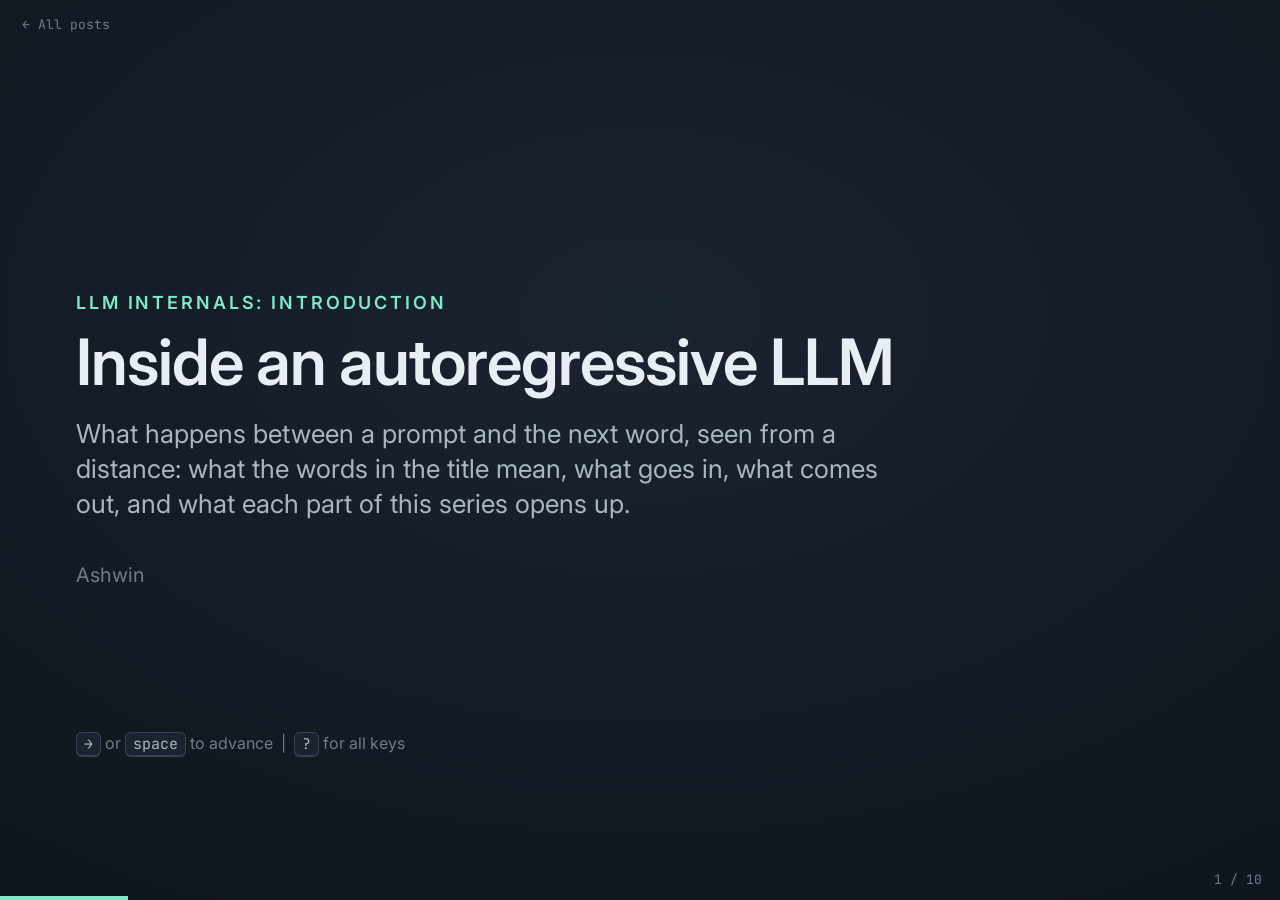
==== commit a30a707c: "Improve attention slides" ====
--- a/posts/llm-internals-intro/index.html
+++ b/posts/llm-internals-intro/index.html
@@ -205,7 +205,7 @@
 <div id="deck">
 <!-- 0 · series title -->
 <section class="title">
-  <p class="kicker">LLM internals &middot; Introduction</p>
+  <p class="kicker">LLM internals: Introduction</p>
   <h1>Inside an autoregressive LLM</h1>
   <p class="sub">What happens between a prompt and the next word, seen from a distance: what the words in the title mean, what goes in, what comes out, and what each part of this series opens up.</p>
   <p class="by">Ashwin</p>
@@ -228,7 +228,7 @@
 <section id="s-watch">
   <p class="kicker">Before we start</p>
   <h1>Watch it write, one token at a time</h1>
-  <p class="sub">GPT-2 small, a real model, writes on from our sentence: eight rounds of the loop, with its real probabilities.</p>
+  <p class="sub">GPT-2 small, a real model, writes on from our nine-token sentence: eight rounds of the loop, with its real probabilities.</p>
   <div class="dg" id="dg-watch"></div>
   <div class="cap"><span id="watch-cap"></span><span class="ctl"><button type="button" id="watch-play">Pause</button><button type="button" id="watch-step">Step</button><button type="button" id="watch-replay">Replay</button></span></div>
   <p class="note">Green tokens are the model's own picks; from round 2 on it reads them as part of its input: the <em>auto</em> in autoregressive. Here the most likely token is always taken; chat models usually pick at random among the likely ones, which is why the same question can get different answers.</p>
@@ -240,7 +240,7 @@
   <h1>A language model guesses the next token</h1>
   <div class="dg" id="dg-loop"></div>
   <div class="stack" style="gap:10px">
-    <p style="font-size:20px;margin:0">Feed it text and it returns a probability for every possible next token. Above, GPT-2 small (2019), the example model for this whole series (small enough to run on a laptop, open enough to look inside), reads our nine-token sentence minus its last word and bets on <em>too</em>, <em>so</em>, <em>trying</em>. (<em>hungry</em> is 13th, at 0.9%.)</p>
+    <p style="font-size:20px;margin:0">Feed it text and it returns a probability for every possible next token. Above, GPT-2 small (2019), the example model for this whole series (small enough to run on a laptop, open enough to look inside), reads our nine-token sentence minus its last word. It bets on <em>too</em>, <em>so</em>, <em>trying</em>. (<em>hungry</em> is 13th, at 0.9%.)</p>
     <p class="frag" style="font-size:20px;margin:0" data-target="#dg-loop .hl-loop">Pick one of those, append it, run again: the loop you just watched, “autoregressive” in action. A chat reply is this loop run a few hundred times.</p>
     <p class="frag" style="font-size:20px;margin:0">The picture draws the model as a box. The program inside the box is a <strong>transformer</strong>: a particular recipe, published in 2017, that nearly every language model now follows. This series opens that box; the next three slides are orientation first.</p>
   </div>
@@ -254,7 +254,7 @@
   <div class="cols frag" style="gap:14px;margin-bottom:14px">
     <div class="col card" style="padding:12px 18px"><h2 style="font-size:21px">124 million</h2><p style="font-size:17px">GPT-2 small (2019), the model in this series</p></div>
     <div class="col card" style="padding:12px 18px"><h2 style="font-size:21px">7 billion</h2><p style="font-size:17px">LLaMA-2 7B (2023), a typical “small” model today</p></div>
-    <div class="col card" style="padding:12px 18px"><h2 style="font-size:21px">Hundreds of billions</h2><p style="font-size:17px">The largest models today</p></div>
+    <div class="col card" style="padding:12px 18px"><h2 style="font-size:21px">Hundreds of billions and up</h2><p style="font-size:17px">The largest models today</p></div>
   </div>
   <div class="stack">
     <div class="card frag"><h2>Training is where the numbers come from</h2><p>The program reads a huge amount of text and, at every position, guesses the next token. After each guess, every parameter is nudged a little in the direction that would have made the guess better. Over billions of tokens the guesses become good: that is <strong>training</strong>. A formula tuned this way is called a <strong>neural network</strong>.</p></div>
@@ -283,7 +283,7 @@
   <div class="dg" id="dg-embed"></div>
   <div class="cols" style="margin-top:8px">
     <div class="col"><p>A <strong>tokenizer</strong> chops text into pieces from a fixed vocabulary (GPT-2's has 50,257 entries). Common words are one piece; rare ones are split: <span class="mono">un|bel|iev|ably</span>. Each piece is a <strong>token</strong> and gets an id: its position in the vocabulary.</p></div>
-    <div class="col"><p class="frag" data-target="#dg-embed .hl-row">Each id picks a row of an <strong>embedding table</strong> <span class="m">E</span>: 768 numbers, the token's <strong>vector</strong>. The rows start random; training adjusts them until tokens used in similar ways get similar rows. Stack our nine rows and add a little position information to each (the formula will not look at row numbers, so the order has to be written into the numbers), and that is <span class="m">X</span>: the numbers the formula works on.</p></div>
+    <div class="col"><p class="frag" data-target="#dg-embed .hl-row">Each id picks a row of an <strong>embedding table</strong> <span class="m">E</span>: 768 numbers (in GPT-2 small), the token's <strong>vector</strong>. The rows start random; training adjusts them until tokens used in similar ways get similar rows. Stack our nine rows and add a little position information to each (the formula will not look at row numbers, so the order has to be written into the numbers). That is <span class="m">X</span>: the numbers the formula works on.</p></div>
   </div>
 </section>
 
@@ -293,8 +293,8 @@
   <h1>The whole transformer, zoomed out</h1>
   <div class="dg" id="dg-arch"></div>
   <div class="cols" style="margin-top:6px">
-    <div class="col"><p class="frag">Text goes in on the left, next-token probabilities come out on the right, and in between sits a stack of <span class="m">N</span> <strong>layers</strong>, all of the same design but each with its own parameters: GPT-2 small stacks 12, LLaMA-2 7B stacks 32. Each layer is two <strong>blocks</strong>: attention, then a block called the MLP (short for multilayer perceptron, an old name for a small, plain neural network).</p></div>
-    <div class="col"><p class="frag" data-target="#dg-arch .hl-attn"><strong>Part 1 takes the attention block.</strong> Part 2 takes the MLP block, Part 3 follows a token up through the layers, and Part 4 covers the LM head, the last step, which turns the last token's vector, as it comes out of the last layer, into probabilities. The small “norm” boxes rescale the numbers to keep them well behaved; they get their turn in Part 3.</p></div>
+    <div class="col"><p class="frag">Text goes in on the left, next-token probabilities come out on the right, and in between sits a stack of <span class="m">N</span> <strong>layers</strong>, all of the same design but each with its own parameters: GPT-2 small stacks 12, LLaMA-2 7B stacks 32. Each layer is two <strong>blocks</strong>: attention, then a block called the MLP (short for multilayer perceptron, an old name for a plain neural network).</p></div>
+    <div class="col"><p class="frag" data-target="#dg-arch .hl-attn"><strong>Part 1 takes the attention block</strong>, Part 2 the MLP block, Part 3 follows a token up through the layers, and Part 4 covers the LM head, the last step, which turns the last token's vector, as it comes out of the last layer, into probabilities. The small “norm” boxes rescale the numbers to keep them well behaved; they get their turn in Part 3.</p></div>
   </div>
 </section>
 
@@ -647,7 +647,7 @@
   step(80, 'text', ''); step(100, 'tokenizer', 'ids'); step(150, 'embedding', '+ position');
   const bx = x, bw = 320;
   for (let i=2;i>=0;i--){ s += `<rect x="${bx+i*8}" y="${Y-8-i*8}" width="${bw}" height="${H+16}" rx="12" fill="${C.bg2}" stroke="${C.ink3}" stroke-width="1.5"/>`; }
-  s += `<text x="${bx+bw/2+8}" y="${Y-38}" font-size="13" text-anchor="middle" fill="${C.ink2}" font-weight="600">one layer, repeated N times: 12 in GPT-2 small, 32 in LLaMA-2 7B</text>`;
+  s += `<text x="${bx+bw/2+8}" y="${Y-38}" font-size="13" text-anchor="middle" fill="${C.ink2}" font-weight="600">N layers of the same design, each with its own parameters: 12 in GPT-2 small, 32 in LLaMA-2 7B</text>`;
   s += box(bx+14, Y+4, 140, H-8, 'attention', 'tokens exchange info', C.q, C.bg, 'attn-box');
   s += arr(bx+154, bx+176, Y+H/2);
   s += box(bx+178, Y+4, 128, H-8, 'MLP', 'each token alone', C.grid2, C.bg);
